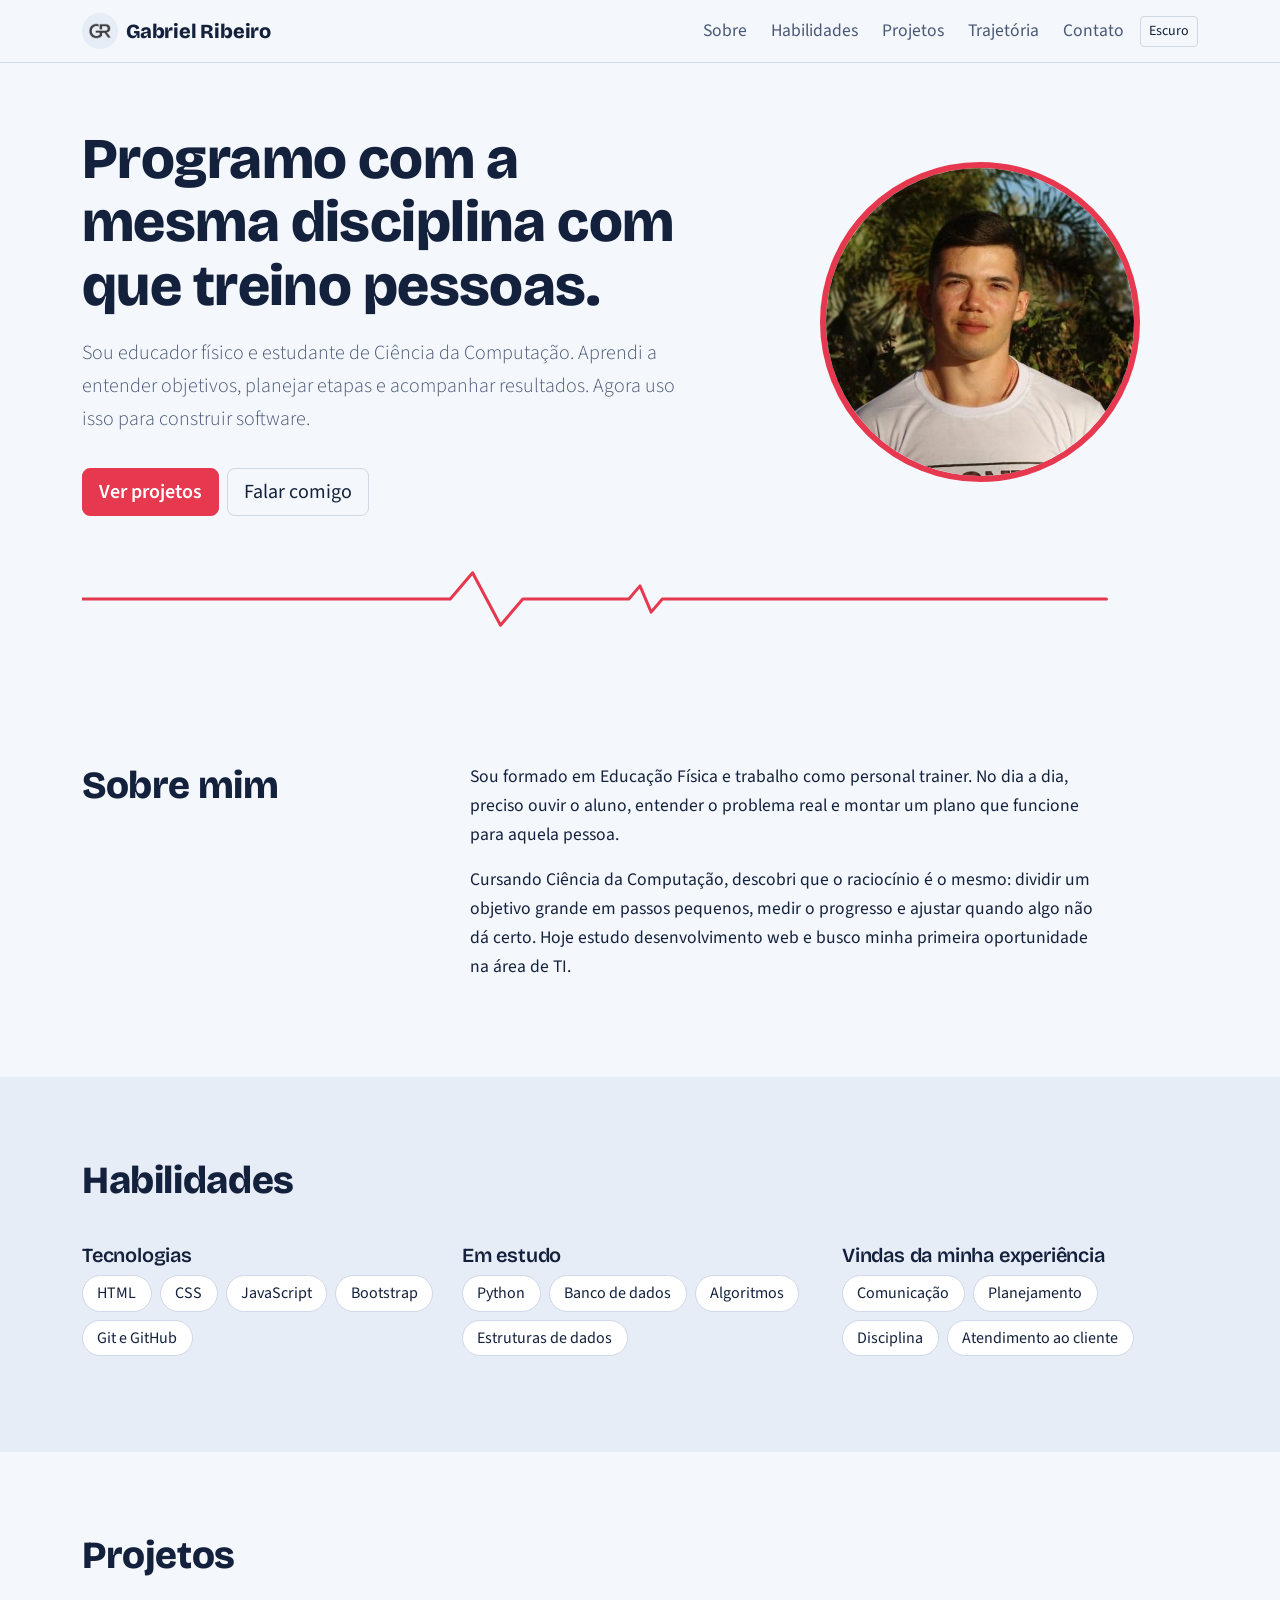
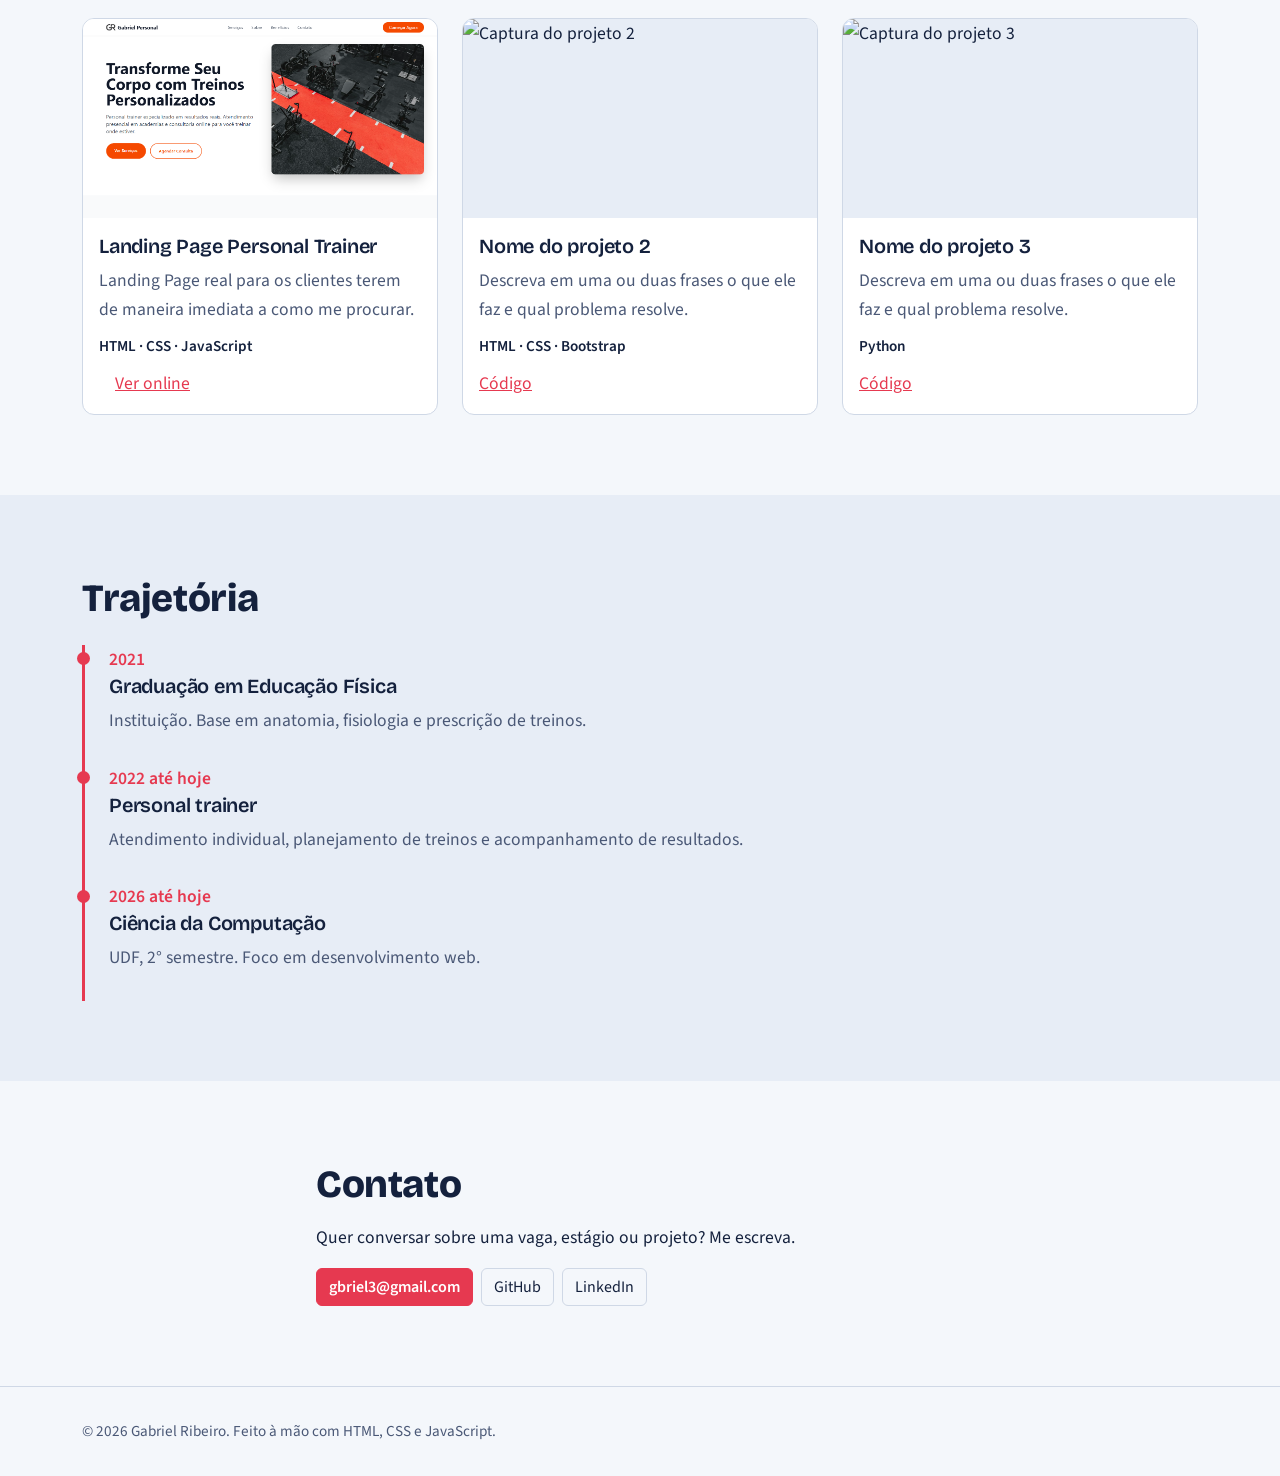
==== index.html @ 3d1dd51c "Add files via upload" ====
<!DOCTYPE html>
<html lang="pt-BR" data-bs-theme="light">
<head>
  <meta charset="UTF-8">
  <meta name="viewport" content="width=device-width, initial-scale=1">
  <!-- EDITE: título e descrição (aparecem no Google e ao compartilhar o link) -->
  <title>Gabriel Ribeiro | Desenvolvedor em formação</title>
  <meta name="description" content="Portfólio de Gabriel Ribeiro: educador físico e estudante de Ciência da Computação.">
  <link rel="icon" href="imagens/logo.png">

  <link href="https://cdn.jsdelivr.net/npm/bootstrap@5.3.3/dist/css/bootstrap.min.css" rel="stylesheet">
  <link href="https://fonts.googleapis.com/css2?family=Bricolage+Grotesque:wght@600;800&family=Source+Sans+3:wght@400;600&display=swap" rel="stylesheet">
  <link href="style.css" rel="stylesheet">
</head>
<body>

  <!-- MENU -->
  <nav class="navbar navbar-expand-md fixed-top">
    <div class="container">
      <a class="navbar-brand d-flex align-items-center gap-2" href="#inicio">
        <img src="imagens/logo.png" alt="Logo" class="logo" width="36px" height="36px">
        <span>Gabriel Ribeiro</span>
      </a>
      <button class="navbar-toggler" type="button" data-bs-toggle="collapse" data-bs-target="#menu" aria-label="Abrir menu">
        <span class="navbar-toggler-icon"></span>
      </button>
      <div class="collapse navbar-collapse" id="menu">
        <ul class="navbar-nav ms-auto align-items-md-center gap-md-2">
          <li class="nav-item"><a class="nav-link" href="#sobre">Sobre</a></li>
          <li class="nav-item"><a class="nav-link" href="#habilidades">Habilidades</a></li>
          <li class="nav-item"><a class="nav-link" href="#projetos">Projetos</a></li>
          <li class="nav-item"><a class="nav-link" href="#trajetoria">Trajetória</a></li>
          <li class="nav-item"><a class="nav-link" href="#contato">Contato</a></li>
          <li class="nav-item">
            <button id="tema" class="btn btn-sm btn-outline-secondary" type="button" aria-label="Alternar tema claro/escuro">Tema</button>
          </li>
        </ul>
      </div>
    </div>
  </nav>

  <main>
    <!-- INÍCIO -->
    <header id="inicio" class="hero">
      <div class="container">
        <div class="row align-items-center g-5">
          <div class="col-lg-7">
            <h1>Programo com a mesma disciplina com que treino pessoas.</h1>
            <p class="lead">
              Sou educador físico e estudante de Ciência da Computação. Aprendi a
              entender objetivos, planejar etapas e acompanhar resultados. Agora uso
              isso para construir software.
            </p>
            <div class="d-flex flex-wrap gap-2">
              <a href="#projetos" class="btn btn-pulse btn-lg">Ver projetos</a>
              <a href="#contato" class="btn btn-outline-secondary btn-lg">Falar comigo</a>
            </div>
          </div>
          <div class="col-lg-5 text-center">
            <img src="imagens/gabriel.jpg" alt="Foto de Gabriel" class="foto">
          </div>
        </div>

        <!-- Linha de batimento que vira código (animada em script.js/CSS) -->
        <svg class="pulso" viewBox="0 0 1000 80" preserveAspectRatio="none" aria-hidden="true">
          <path pathLength="1" d="M0 40 H300 L330 40 L350 10 L375 70 L395 40 H470 L490 40 L500 25 L510 55 L520 40 H1000" />
        </svg>
      </div>
    </header>

    <!-- SOBRE -->
    <section id="sobre" class="secao">
      <div class="container">
        <div class="row g-5">
          <div class="col-lg-4"><h2>Sobre mim</h2></div>
          <div class="col-lg-8 texto">
            <!-- minha história -->
            <p>
              Sou formado em Educação Física e trabalho como personal trainer. No dia a dia,
              preciso ouvir o aluno, entender o problema real e montar um plano que funcione
              para aquela pessoa.
            </p>
            <p>
              Cursando Ciência da Computação, descobri que o raciocínio é o mesmo: dividir um
              objetivo grande em passos pequenos, medir o progresso e ajustar quando algo não
              dá certo. Hoje estudo desenvolvimento web e busco minha primeira oportunidade
              na área de TI.
            </p>
          </div>
        </div>
      </div>
    </section>

    <!-- HABILIDADES -->
    <section id="habilidades" class="secao alt">
      <div class="container">
        <h2>Habilidades</h2>
        <div class="row g-4 mt-1">
          <!-- tecnologias que eu uso -->
          <div class="col-md-4">
            <h3>Tecnologias</h3>
            <ul class="tags">
              <li>HTML</li><li>CSS</li><li>JavaScript</li><li>Bootstrap</li><li>Git e GitHub</li>
            </ul>
          </div>
          <div class="col-md-4">
            <h3>Em estudo</h3>
            <ul class="tags">
              <li>Python</li><li>Banco de dados</li><li>Algoritmos</li><li>Estruturas de dados</li>
            </ul>
          </div>
          <div class="col-md-4">
            <h3>Vindas da minha experiência</h3>
            <ul class="tags">
              <li>Comunicação</li><li>Planejamento</li><li>Disciplina</li><li>Atendimento ao cliente</li>
            </ul>
          </div>
        </div>
      </div>
    </section>

    <!-- PROJETOS -->
    <section id="projetos" class="secao">
      <div class="container">
        <h2>Projetos</h2>
        <div class="row g-4 mt-1">
          <!-- EDITE: copie e cole um bloco "col-md-6 col-lg-4" para cada projeto novo -->
          <div class="col-md-6 col-lg-4">
            <article class="projeto">
              <img src="imagens/projeto1.png" alt="Captura do projeto 1">
              <div class="p-3">
                <h3>Landing Page Personal Trainer</h3>
                <p>Landing Page real para os clientes terem de maneira imediata a como me procurar.</p>
                <p class="stack">HTML · CSS · JavaScript</p>
                <a href="https://gbriel3.figma.site/" target="_blank" rel="noopener" class="ms-3">Ver online</a>
              </div>
            </article>
          </div>
          <div class="col-md-6 col-lg-4">
            <article class="projeto">
              <img src="imagens/projeto2.jpg" alt="Captura do projeto 2">
              <div class="p-3">
                <h3>Nome do projeto 2</h3>
                <p>Descreva em uma ou duas frases o que ele faz e qual problema resolve.</p>
                <p class="stack">HTML · CSS · Bootstrap</p>
                <a href="https://github.com/seu-usuario/projeto2" target="_blank" rel="noopener">Código</a>
              </div>
            </article>
          </div>
          <div class="col-md-6 col-lg-4">
            <article class="projeto">
              <img src="imagens/projeto3.jpg" alt="Captura do projeto 3">
              <div class="p-3">
                <h3>Nome do projeto 3</h3>
                <p>Descreva em uma ou duas frases o que ele faz e qual problema resolve.</p>
                <p class="stack">Python</p>
                <a href="https://github.com/seu-usuario/projeto3" target="_blank" rel="noopener">Código</a>
              </div>
            </article>
          </div>
        </div>
      </div>
    </section>

    <!-- TRAJETÓRIA -->
    <section id="trajetoria" class="secao alt">
      <div class="container">
        <h2>Trajetória</h2>
        <ol class="linha mt-4">
          <!-- EDITE: anos, instituições e descrições -->
          <li>
            <span class="ano">2021</span>
            <h3>Graduação em Educação Física</h3>
            <p>Instituição. Base em anatomia, fisiologia e prescrição de treinos.</p>
          </li>
          <li>
            <span class="ano">2022 até hoje</span>
            <h3>Personal trainer</h3>
            <p>Atendimento individual, planejamento de treinos e acompanhamento de resultados.</p>
          </li>
          <li>
            <span class="ano">2026 até hoje</span>
            <h3>Ciência da Computação</h3>
            <p>UDF, 2° semestre. Foco em desenvolvimento web.</p>
          </li>
        </ol>
      </div>
    </section>

    <!-- CONTATO -->
    <section id="contato" class="secao">
      <div class="container texto">
        <h2>Contato</h2>
        <p>Quer conversar sobre uma vaga, estágio ou projeto? Me escreva.</p>
        <div class="d-flex flex-wrap gap-2">
          <!-- EDITE: seus links -->
          <a class="btn btn-pulse" href="mailto:gbriel3@gmail.com">gbriel3@gmail.com</a>
          <a class="btn btn-outline-secondary" href="https://github.com/gbriel3ti" target="_blank" rel="noopener">GitHub</a>
          <a class="btn btn-outline-secondary" href="https://www.linkedin.com/in/gabriel-ribeiro-da-silva-602a09159/" target="_blank" rel="noopener">LinkedIn</a>
        </div>
      </div>
    </section>
  </main>

  <footer class="rodape">
    <div class="container">© <span id="ano"></span> Gabriel Ribeiro. Feito à mão com HTML, CSS e JavaScript.</div>
  </footer>

  <script src="https://cdn.jsdelivr.net/npm/bootstrap@5.3.3/dist/js/bootstrap.bundle.min.js"></script>
  <script src="script.js"></script>
</body>
</html>
---- style.css ----
/* ===== CORES (edite aqui para mudar o visual inteiro) ===== */
:root {
  --fundo: #f4f7fb;
  --fundo-alt: #e7edf6;
  --texto: #14213d;
  --texto-suave: #4a5876;
  --pulso: #e63950;      /* cor de destaque (batimento) */
  --pulso-escuro: #c42b40;
  --borda: #cfd8e6;
  --superficie: #ffffff;
}
[data-bs-theme="dark"] {
  --fundo: #0f1a30;
  --fundo-alt: #15233f;
  --texto: #eef2fa;
  --texto-suave: #a9b6d0;
  --pulso: #ff5a6e;
  --pulso-escuro: #ff7686;
  --borda: #2a3b5e;
  --superficie: #182847;
}

html { scroll-behavior: smooth; scroll-padding-top: 70px; }
body {
  background: var(--fundo);
  color: var(--texto);
  font-family: "Source Sans 3", system-ui, sans-serif;
  font-size: 1.1rem;
  line-height: 1.65;
}
h1, h2, h3, .navbar-brand {
  font-family: "Bricolage Grotesque", system-ui, sans-serif;
  letter-spacing: -0.01em;
}
a { color: var(--pulso); }
a:hover { color: var(--pulso-escuro); }

/* ===== MENU ===== */
.navbar { background: var(--fundo); border-bottom: 1px solid var(--borda); }
.navbar-brand { color: var(--texto); font-weight: 800; }
.nav-link { color: var(--texto-suave); }
.nav-link:hover { color: var(--pulso); }
.logo { border-radius: 50%; object-fit: cover; background: var(--fundo-alt); }

/* ===== BOTÕES ===== */
.btn-pulse { background: var(--pulso); border-color: var(--pulso); color: #fff; font-weight: 600; }
.btn-pulse:hover { background: var(--pulso-escuro); border-color: var(--pulso-escuro); color: #fff; }
.btn-outline-secondary { color: var(--texto); border-color: var(--borda); }
.btn-outline-secondary:hover { background: var(--fundo-alt); color: var(--texto); border-color: var(--texto-suave); }
a:focus-visible, button:focus-visible { outline: 3px solid var(--pulso); outline-offset: 2px; }

/* ===== INÍCIO ===== */
.hero { padding: 8rem 0 3rem; overflow: hidden; }
.hero h1 { font-size: clamp(2.2rem, 5vw, 3.6rem); font-weight: 800; line-height: 1.1; margin-bottom: 1.2rem; }
.hero .lead { color: var(--texto-suave); max-width: 38rem; margin-bottom: 2rem; }
.foto {
  width: min(100%, 320px);
  aspect-ratio: 1;
  object-fit: cover;
  border-radius: 50%;
  border: 6px solid var(--pulso);
  background: var(--fundo-alt);
}

/* Linha de batimento: desenha uma vez ao carregar a página */
.pulso { display: block; width: 100%; height: 70px; margin-top: 3rem; }
.pulso path {
  fill: none;
  stroke: var(--pulso);
  stroke-width: 3;
  stroke-linecap: round;
  stroke-linejoin: round;
  vector-effect: non-scaling-stroke;
  stroke-dasharray: 1;
  stroke-dashoffset: 1;
  animation: desenhar 2.2s ease-out 0.3s forwards;
}
@keyframes desenhar { to { stroke-dashoffset: 0; } }

/* ===== SEÇÕES ===== */
.secao { padding: 5rem 0; }
.secao.alt { background: var(--fundo-alt); }
h2 { font-size: clamp(1.8rem, 3.5vw, 2.4rem); font-weight: 800; margin-bottom: 1rem; }
h3 { font-size: 1.25rem; font-weight: 600; }
.texto { max-width: 42rem; }

/* Habilidades */
.tags { list-style: none; padding: 0; display: flex; flex-wrap: wrap; gap: .5rem; }
.tags li {
  background: var(--superficie);
  border: 1px solid var(--borda);
  border-radius: 999px;
  padding: .25rem .9rem;
  font-size: 1rem;
}

/* Projetos */
.projeto {
  height: 100%;
  background: var(--superficie);
  border: 1px solid var(--borda);
  border-radius: 12px;
  overflow: hidden;
}
.projeto img { width: 100%; aspect-ratio: 16 / 9; object-fit: cover; background: var(--fundo-alt); display: block; }
.projeto p { color: var(--texto-suave); margin-bottom: .6rem; }
.projeto .stack { font-size: .95rem; font-weight: 600; color: var(--texto); }

/* Trajetória (é uma sequência no tempo, por isso a linha vertical) */
.linha { list-style: none; margin: 0; padding: 0 0 0 1.5rem; border-left: 3px solid var(--pulso); max-width: 42rem; }
.linha li { position: relative; padding-bottom: 1.8rem; }
.linha li::before {
  content: "";
  position: absolute;
  left: calc(-1.5rem - 8px);
  top: .45rem;
  width: 13px; height: 13px;
  border-radius: 50%;
  background: var(--pulso);
}
.linha .ano { font-weight: 600; color: var(--pulso); }
.linha p { color: var(--texto-suave); margin: 0; }

/* Rodapé */
.rodape { padding: 2rem 0; border-top: 1px solid var(--borda); color: var(--texto-suave); font-size: .95rem; }

@media (prefers-reduced-motion: reduce) {
  html { scroll-behavior: auto; }
  .pulso path { animation: none; stroke-dashoffset: 0; }
}
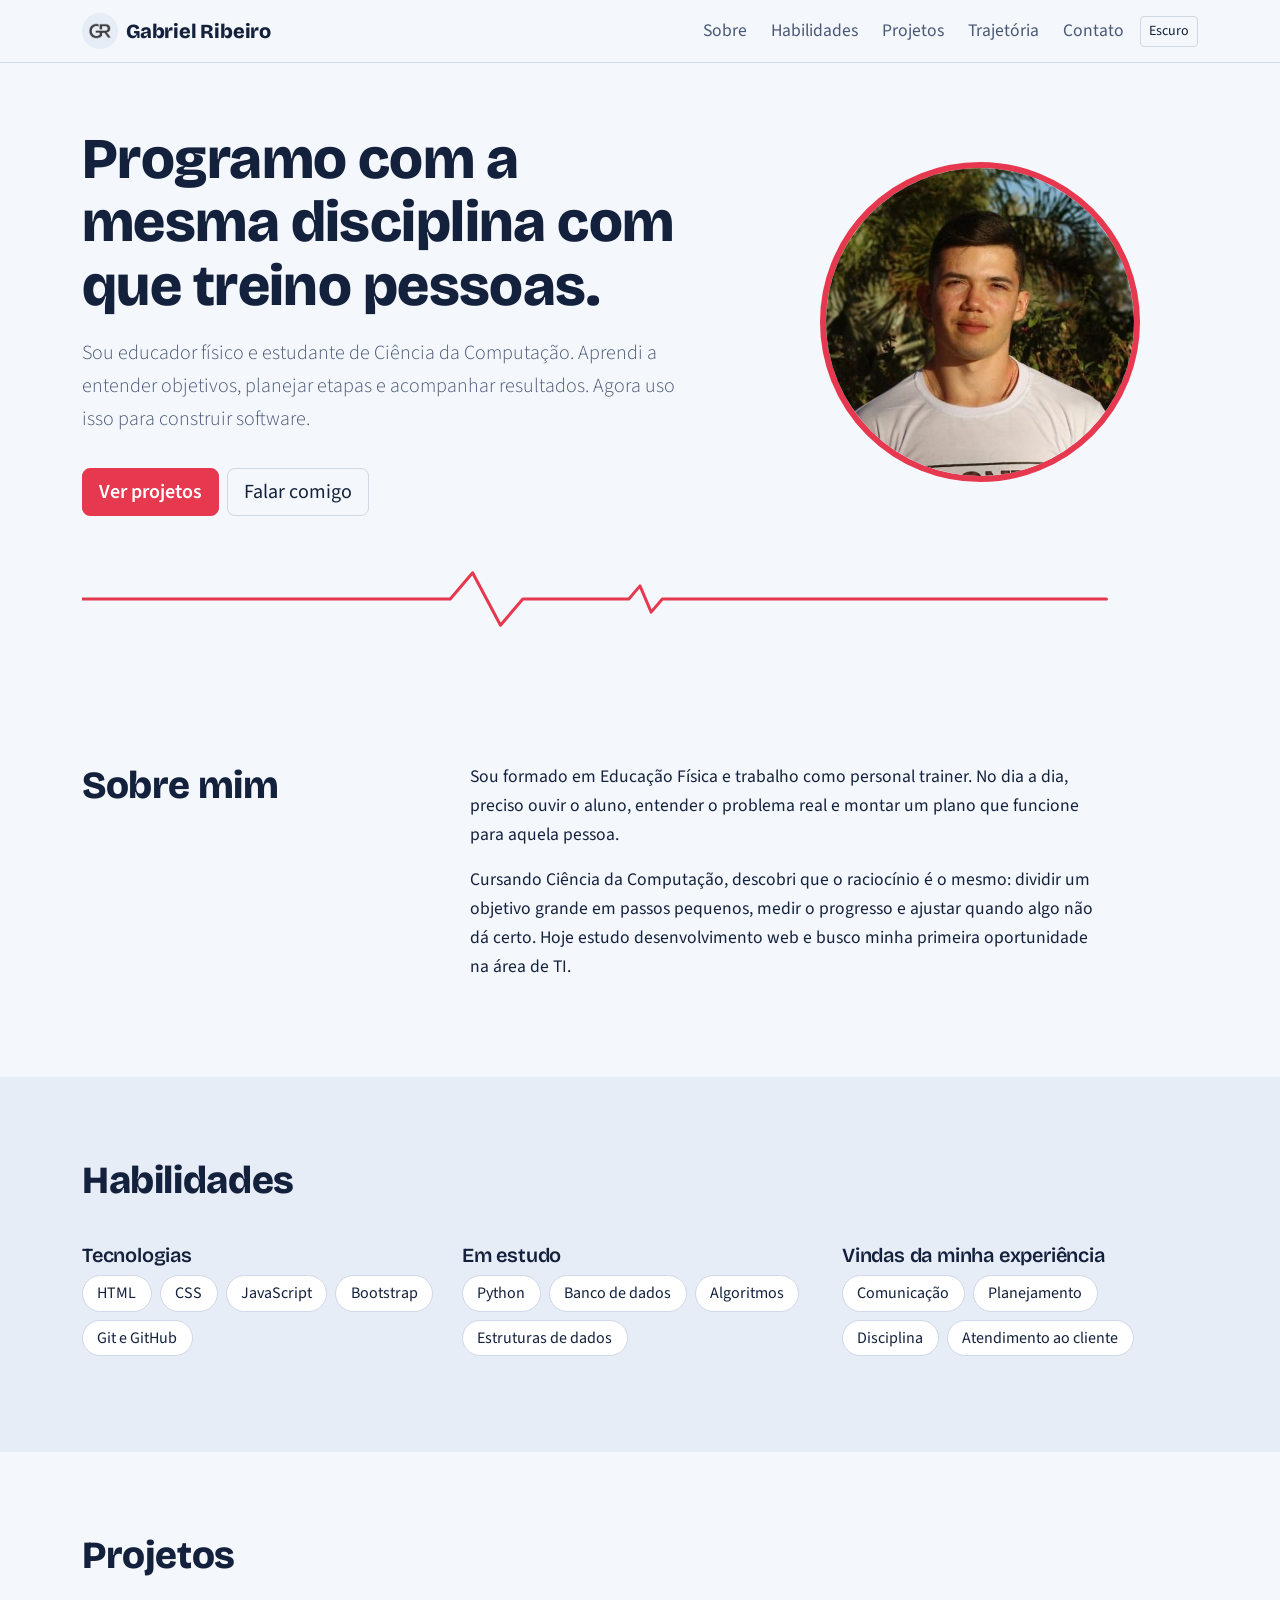
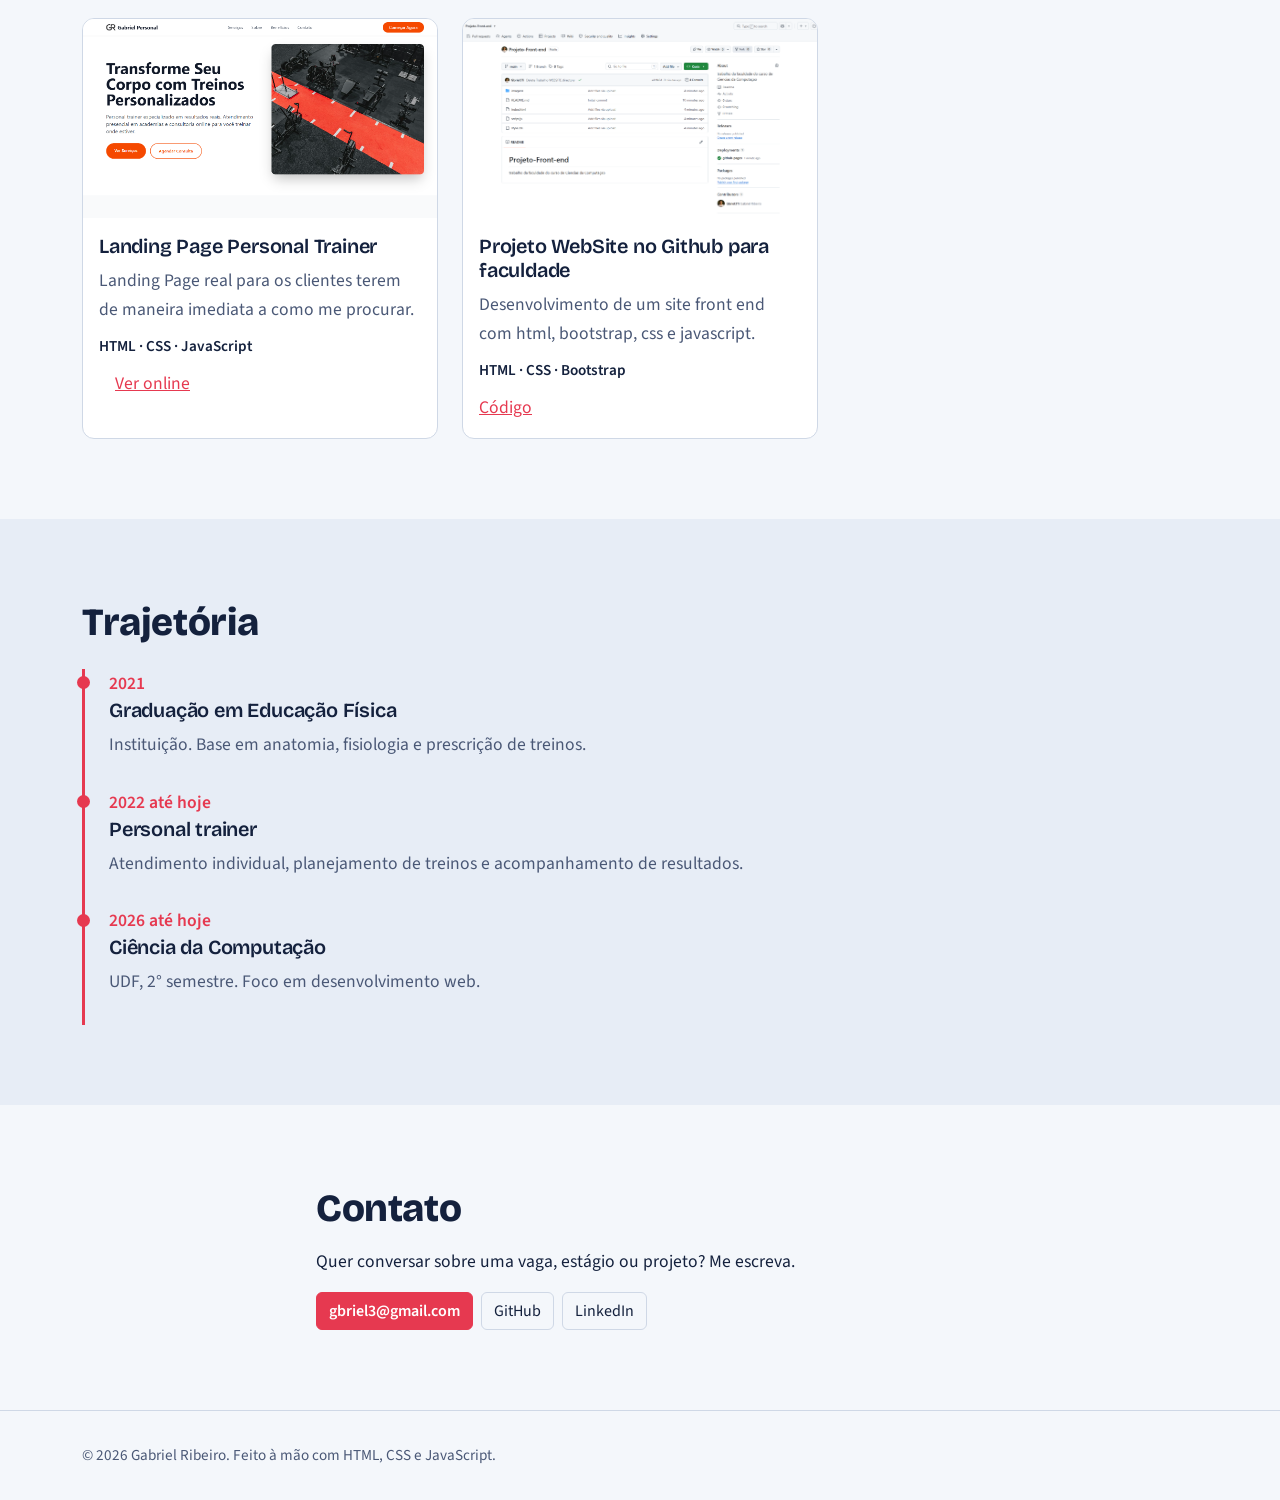
==== commit bed618ce: "Revise project 2 information and remove project 3 Updated project 2 details and image format. Remove" ====
--- a/index.html
+++ b/index.html
@@ -124,7 +124,7 @@
       <div class="container">
         <h2>Projetos</h2>
         <div class="row g-4 mt-1">
-          <!-- EDITE: copie e cole um bloco "col-md-6 col-lg-4" para cada projeto novo -->
+          <!--  "col-md-6 col-lg-4" para cada projeto novo -->
           <div class="col-md-6 col-lg-4">
             <article class="projeto">
               <img src="imagens/projeto1.png" alt="Captura do projeto 1">
@@ -138,26 +138,15 @@
           </div>
           <div class="col-md-6 col-lg-4">
             <article class="projeto">
-              <img src="imagens/projeto2.jpg" alt="Captura do projeto 2">
+              <img src="imagens/projeto2.png" alt="Captura do projeto 2">
               <div class="p-3">
-                <h3>Nome do projeto 2</h3>
-                <p>Descreva em uma ou duas frases o que ele faz e qual problema resolve.</p>
+                <h3>Projeto WebSite no Github para faculdade</h3>
+                <p>Desenvolvimento de um site front end com html, bootstrap, css e javascript.</p>
                 <p class="stack">HTML · CSS · Bootstrap</p>
                 <a href="https://github.com/seu-usuario/projeto2" target="_blank" rel="noopener">Código</a>
               </div>
             </article>
           </div>
-          <div class="col-md-6 col-lg-4">
-            <article class="projeto">
-              <img src="imagens/projeto3.jpg" alt="Captura do projeto 3">
-              <div class="p-3">
-                <h3>Nome do projeto 3</h3>
-                <p>Descreva em uma ou duas frases o que ele faz e qual problema resolve.</p>
-                <p class="stack">Python</p>
-                <a href="https://github.com/seu-usuario/projeto3" target="_blank" rel="noopener">Código</a>
-              </div>
-            </article>
-          </div>
         </div>
       </div>
     </section>
@@ -167,7 +156,7 @@
       <div class="container">
         <h2>Trajetória</h2>
         <ol class="linha mt-4">
-          <!-- EDITE: anos, instituições e descrições -->
+          <!-- anos, instituições e descrições -->
           <li>
             <span class="ano">2021</span>
             <h3>Graduação em Educação Física</h3>
